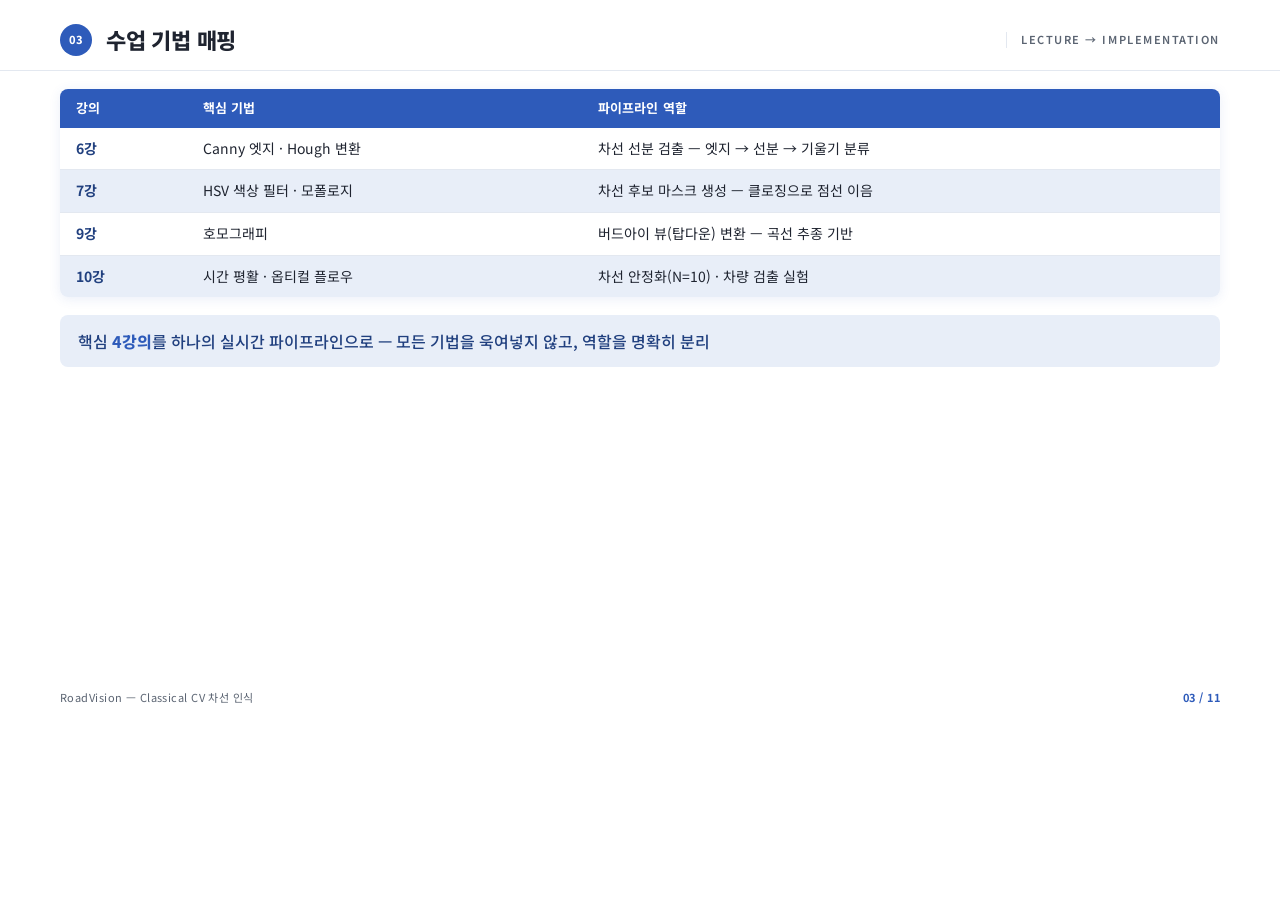
==== presentation/slides/slide-03.html @ 1ec8393c "feat(slice10): HTML 발표 덱(코퍼릿 블루) + humanize 대본 + 데모컷 (M8) - presentation/style.css: 코퍼릿 블루 디자인 시스템(#" ====
<!DOCTYPE html>
<html lang="ko">
<head>
<meta charset="UTF-8">
<meta name="viewport" content="width=1280">
<title>Slide 03 — 수업 기법 매핑</title>
<link rel="stylesheet" href="../style.css">
</head>
<body>
<div class="slide">

  <div class="slide-header">
    <span class="section-badge">03</span>
    <h2>수업 기법 매핑</h2>
    <span class="sidebar-tag">Lecture → Implementation</span>
  </div>

  <div class="slide-body" style="gap:18px;">

    <table class="blue-table">
      <thead>
        <tr>
          <th>강의</th>
          <th>핵심 기법</th>
          <th>파이프라인 역할</th>
        </tr>
      </thead>
      <tbody>
        <tr>
          <td>6강</td>
          <td>Canny 엣지 · Hough 변환</td>
          <td>차선 선분 검출 — 엣지 → 선분 → 기울기 분류</td>
        </tr>
        <tr>
          <td>7강</td>
          <td>HSV 색상 필터 · 모폴로지</td>
          <td>차선 후보 마스크 생성 — 클로징으로 점선 이음</td>
        </tr>
        <tr>
          <td>9강</td>
          <td>호모그래피</td>
          <td>버드아이 뷰(탑다운) 변환 — 곡선 추종 기반</td>
        </tr>
        <tr>
          <td>10강</td>
          <td>시간 평활 · 옵티컬 플로우</td>
          <td>차선 안정화(N=10) · 차량 검출 실험</td>
        </tr>
      </tbody>
    </table>

    <div class="accent-box--light accent-box" style="font-size:16px;">
      핵심 <strong>4강의</strong>를 하나의 실시간 파이프라인으로 — 모든 기법을 욱여넣지 않고, 역할을 명확히 분리
    </div>

  </div>

  <div class="slide-footer">
    <span>RoadVision — Classical CV 차선 인식</span>
    <span class="page-num">03 / 11</span>
  </div>

</div>
<!-- NOTES: 먼저 어떤 강의 내용을 어디에 썼는지 정리했습니다. 6강의 Canny 엣지와 Hough 변환은 차선 선분 검출에, 7강의 HSV 색상 필터와 모폴로지는 차선 후보 마스크를 만드는 데, 9강의 호모그래피는 버드아이 뷰 변환에, 10강의 시간 평활과 옵티컬 플로우는 차선 안정화와 차량 실험에 사용했습니다. 모든 기법을 욱여넣지 않고, 핵심 네 개 강의를 하나의 실시간 파이프라인으로 엮었습니다. -->
</body>
</html>
---- presentation/style.css ----
/* RoadVision Presentation — Corporate Blue Design System */

/* Font import — Google Fonts as CDN, with safe fallbacks */
@import url('https://fonts.googleapis.com/css2?family=Noto+Sans+KR:wght@400;500;700;800&display=swap');

:root {
  --blue:       #2E5BBA;
  --blue-dark:  #21407f;
  --blue-light: #e8eef8;
  --ink:        #1f2430;
  --muted:      #5b6472;
  --bg:         #ffffff;
  --line:       #e3e8f0;
  --white:      #ffffff;

  --font: Pretendard, "Noto Sans KR", "Apple SD Gothic Neo", system-ui, sans-serif;
  --r: 8px;
  --shadow: 0 2px 12px rgba(46,91,186,.10);
}

/* Reset */
*, *::before, *::after { box-sizing: border-box; margin: 0; padding: 0; }

html, body {
  width: 1280px;
  height: 720px;
  overflow: hidden;
  font-family: var(--font);
  background: var(--bg);
  color: var(--ink);
  font-size: 15px;
  line-height: 1.45;
}

/* ===== SLIDE WRAPPER ===== */
.slide {
  width: 1280px;
  height: 720px;
  overflow: hidden;
  position: relative;
  background: var(--bg);
}

/* ===== TITLE SLIDE (slide-01) ===== */
.slide--title {
  background: var(--blue);
  color: var(--white);
  display: flex;
  align-items: center;
}

.slide--title .sidebar-label {
  writing-mode: vertical-rl;
  transform: rotate(180deg);
  font-size: 11px;
  font-weight: 700;
  letter-spacing: .18em;
  text-transform: uppercase;
  color: rgba(255,255,255,.55);
  padding: 0 22px;
  white-space: nowrap;
  flex-shrink: 0;
}

.slide--title .title-body {
  flex: 1;
  padding: 60px 80px 60px 40px;
}

.slide--title .eyebrow {
  font-size: 13px;
  font-weight: 600;
  letter-spacing: .2em;
  text-transform: uppercase;
  color: rgba(255,255,255,.6);
  margin-bottom: 18px;
}

.slide--title h1 {
  font-size: 88px;
  font-weight: 800;
  line-height: 1;
  margin-bottom: 22px;
  letter-spacing: -.02em;
}

.slide--title .subtitle {
  font-size: 20px;
  font-weight: 400;
  color: rgba(255,255,255,.80);
  line-height: 1.5;
  max-width: 620px;
}

.slide--title .arrow-deco {
  position: absolute;
  right: 60px;
  top: 50%;
  transform: translateY(-50%);
  display: flex;
  flex-direction: column;
  gap: 14px;
  align-items: center;
}

.slide--title .arrow-deco span {
  display: block;
  width: 2px;
  height: 60px;
  background: rgba(255,255,255,.25);
}

.slide--title .arrow-deco::after {
  content: '→';
  font-size: 28px;
  color: rgba(255,255,255,.40);
}

/* ===== STANDARD SLIDE LAYOUT ===== */
.slide-header {
  display: flex;
  align-items: center;
  gap: 14px;
  padding: 24px 60px 0;
  border-bottom: 1.5px solid var(--line);
  padding-bottom: 14px;
}

.section-badge {
  display: inline-flex;
  align-items: center;
  justify-content: center;
  width: 32px;
  height: 32px;
  background: var(--blue);
  color: var(--white);
  font-size: 11px;
  font-weight: 800;
  border-radius: 50%;
  flex-shrink: 0;
  letter-spacing: .01em;
}

.slide-header h2 {
  font-size: 22px;
  font-weight: 800;
  color: var(--ink);
  letter-spacing: -.01em;
}

.slide-header .sidebar-tag {
  margin-left: auto;
  font-size: 11px;
  font-weight: 600;
  letter-spacing: .14em;
  text-transform: uppercase;
  color: var(--muted);
  border-left: 1px solid var(--line);
  padding-left: 14px;
}

/* ===== SLIDE CONTENT AREA ===== */
.slide-body {
  padding: 18px 60px 36px;
  height: calc(720px - 76px);
  overflow: hidden;
  display: flex;
  flex-direction: column;
}

.slide-body--row {
  flex-direction: row;
  gap: 36px;
  align-items: stretch;
}

/* ===== COLUMNS ===== */
.col {
  display: flex;
  flex-direction: column;
  justify-content: flex-start;
  gap: 10px;
}

.col--half { flex: 1; }
.col--40 { flex: 0 0 40%; }
.col--55 { flex: 0 0 55%; }
.col--60 { flex: 0 0 58%; }
.col--wide { flex: 0 0 62%; }

/* ===== IMAGE ===== */
.img-frame {
  border-radius: var(--r);
  box-shadow: var(--shadow);
  overflow: hidden;
  flex-shrink: 0;
}

.img-frame img {
  display: block;
  width: 100%;
  height: 100%;
  object-fit: cover;
}

/* ===== BULLETS ===== */
ul.bullets {
  list-style: none;
  display: flex;
  flex-direction: column;
  gap: 8px;
}

ul.bullets li {
  display: flex;
  align-items: flex-start;
  gap: 10px;
  font-size: 15px;
  font-weight: 400;
  line-height: 1.45;
  color: var(--ink);
}

ul.bullets li::before {
  content: '';
  display: block;
  width: 6px;
  height: 6px;
  border-radius: 50%;
  background: var(--blue);
  margin-top: 6px;
  flex-shrink: 0;
}

ul.bullets li strong { font-weight: 700; color: var(--blue-dark); }

ul.bullets--lg li { font-size: 16px; gap: 12px; }
ul.bullets--lg li::before { width: 7px; height: 7px; margin-top: 7px; }

/* ===== ACCENT BOX ===== */
.accent-box {
  background: var(--blue);
  color: var(--white);
  border-radius: var(--r);
  padding: 14px 18px;
  font-size: 15px;
  line-height: 1.5;
  font-weight: 500;
}

.accent-box strong { font-weight: 800; }
.accent-box--light {
  background: var(--blue-light);
  color: var(--blue-dark);
}
.accent-box--light strong { font-weight: 800; color: var(--blue); }

/* ===== CARD ===== */
.card {
  background: var(--bg);
  border: 1.5px solid var(--line);
  border-radius: var(--r);
  padding: 14px 16px;
  box-shadow: var(--shadow);
}

.card .card-label {
  font-size: 11px;
  font-weight: 700;
  text-transform: uppercase;
  letter-spacing: .12em;
  color: var(--muted);
  margin-bottom: 4px;
}

.card .card-value {
  font-size: 32px;
  font-weight: 800;
  color: var(--blue);
  line-height: 1;
  margin-bottom: 2px;
}

.card .card-desc {
  font-size: 13px;
  color: var(--muted);
  line-height: 1.4;
}

/* ===== TABLE ===== */
.blue-table {
  width: 100%;
  border-collapse: collapse;
  font-size: 14px;
  border-radius: var(--r);
  overflow: hidden;
  box-shadow: var(--shadow);
}

.blue-table thead tr {
  background: var(--blue);
  color: var(--white);
}

.blue-table thead th {
  padding: 10px 16px;
  font-weight: 700;
  text-align: left;
  font-size: 13px;
  letter-spacing: .01em;
}

.blue-table tbody tr {
  border-bottom: 1px solid var(--line);
}

.blue-table tbody tr:last-child { border-bottom: none; }

.blue-table tbody tr:nth-child(even) {
  background: var(--blue-light);
}

.blue-table tbody td {
  padding: 11px 16px;
  line-height: 1.4;
  vertical-align: top;
}

.blue-table tbody td:first-child {
  font-weight: 700;
  color: var(--blue-dark);
  white-space: nowrap;
}

/* ===== PIPELINE FLOW ===== */
.pipeline {
  display: flex;
  align-items: center;
  gap: 0;
  flex-wrap: nowrap;
  width: 100%;
}

.pipe-node {
  flex: 1;
  background: var(--blue-light);
  border: 1.5px solid var(--blue);
  border-radius: var(--r);
  padding: 10px 8px;
  text-align: center;
  font-size: 12px;
  font-weight: 600;
  color: var(--blue-dark);
  line-height: 1.35;
  min-width: 0;
}

.pipe-node .pipe-tag {
  font-size: 10px;
  font-weight: 700;
  text-transform: uppercase;
  letter-spacing: .08em;
  color: var(--muted);
  display: block;
  margin-top: 3px;
}

.pipe-arrow {
  flex-shrink: 0;
  color: var(--blue);
  font-size: 20px;
  padding: 0 4px;
  font-weight: 700;
}

/* Two-row pipeline */
.pipeline-grid {
  display: grid;
  grid-template-columns: repeat(4, 1fr);
  grid-template-rows: auto auto;
  gap: 8px 6px;
  align-items: center;
}

/* ===== 4-IMAGE GRID ===== */
.img-grid-4 {
  display: grid;
  grid-template-columns: 1fr 1fr;
  grid-template-rows: 1fr 1fr;
  gap: 10px;
  flex: 1;
  min-height: 0;
}

.img-grid-4 .grid-cell {
  display: flex;
  flex-direction: column;
  gap: 4px;
  min-height: 0;
}

.img-grid-4 .grid-cell img {
  width: 100%;
  flex: 1;
  min-height: 0;
  object-fit: cover;
  border-radius: 6px;
  box-shadow: var(--shadow);
  display: block;
}

.img-grid-4 .grid-label {
  font-size: 11px;
  font-weight: 700;
  color: var(--muted);
  text-transform: uppercase;
  letter-spacing: .08em;
  text-align: center;
}

/* ===== 4-STATE LOG DIAGRAM ===== */
.log-states {
  display: grid;
  grid-template-columns: 1fr 1fr;
  gap: 8px;
}

.log-state {
  border: 1.5px solid var(--line);
  border-radius: 6px;
  padding: 10px 12px;
  font-size: 13px;
}

.log-state .ls-name {
  font-weight: 800;
  font-size: 12px;
  text-transform: uppercase;
  letter-spacing: .08em;
  color: var(--blue);
  margin-bottom: 3px;
}

.log-state .ls-desc {
  color: var(--muted);
  font-size: 12px;
  line-height: 1.35;
}

/* ===== STAT ROW ===== */
.stat-row {
  display: flex;
  gap: 12px;
  align-items: stretch;
}

.stat-row .card { flex: 1; }

/* ===== CAPTION ===== */
.caption {
  font-size: 13px;
  color: var(--muted);
  font-style: italic;
  text-align: center;
  padding-top: 4px;
}

/* ===== SECTION DIVIDER ===== */
.divider {
  width: 100%;
  height: 1px;
  background: var(--line);
  margin: 8px 0;
}

/* ===== CLOSING LINE ===== */
.closing-line {
  padding: 12px 18px;
  border-left: 3px solid var(--blue);
  background: var(--blue-light);
  border-radius: 0 var(--r) var(--r) 0;
  font-size: 16px;
  font-weight: 700;
  color: var(--blue-dark);
  line-height: 1.4;
}

/* ===== VIDEO SLIDE ===== */
.video-center {
  display: flex;
  flex-direction: column;
  align-items: center;
  justify-content: center;
  height: 100%;
  gap: 14px;
}

.video-center video {
  border-radius: var(--r);
  box-shadow: var(--shadow);
  max-width: 1100px;
  max-height: 560px;
  width: 100%;
}

/* ===== FOOTER LINE ===== */
.slide-footer {
  position: absolute;
  bottom: 14px;
  left: 60px;
  right: 60px;
  display: flex;
  align-items: center;
  justify-content: space-between;
  font-size: 11px;
  color: var(--muted);
  letter-spacing: .04em;
}

.slide-footer .page-num {
  font-weight: 700;
  color: var(--blue);
}
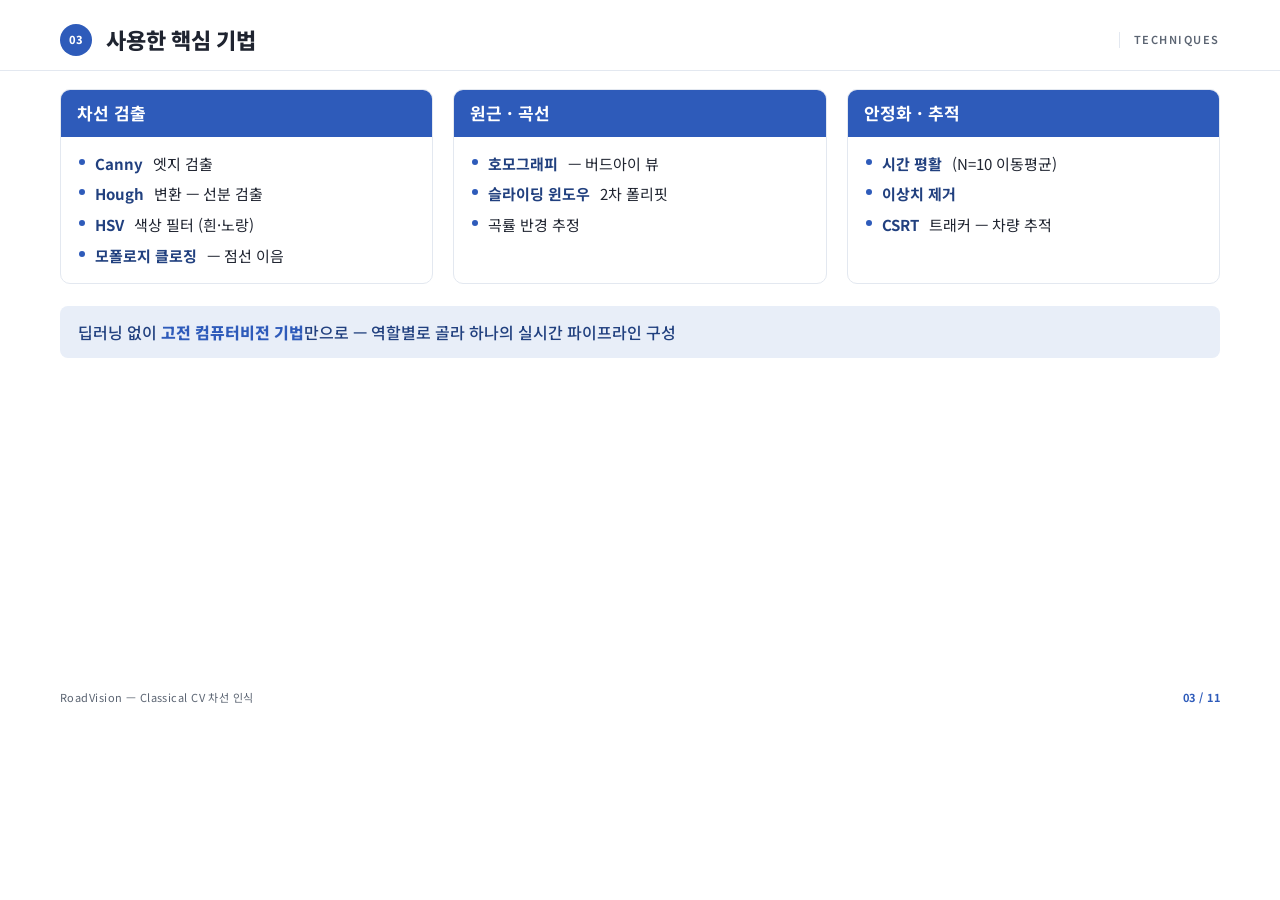
==== commit 4bf29f58: "docs(slide03): 수업 기법 매핑 → 기능별 기법 소개로 톤 변경 - "수업 기법 매핑(6강→/7강→...)" 강의 체크리스트 톤이 노골적 → 제거 - 기능별 카드 3개:" ====
--- a/presentation/slides/slide-03.html
+++ b/presentation/slides/slide-03.html
@@ -3,7 +3,7 @@
 <head>
 <meta charset="UTF-8">
 <meta name="viewport" content="width=1280">
-<title>Slide 03 — 수업 기법 매핑</title>
+<title>Slide 03 — 사용한 핵심 기법</title>
 <link rel="stylesheet" href="../style.css">
 </head>
 <body>
@@ -11,46 +11,42 @@
 
   <div class="slide-header">
     <span class="section-badge">03</span>
-    <h2>수업 기법 매핑</h2>
-    <span class="sidebar-tag">Lecture → Implementation</span>
+    <h2>사용한 핵심 기법</h2>
+    <span class="sidebar-tag">Techniques</span>
   </div>
 
-  <div class="slide-body" style="gap:18px;">
+  <div class="slide-body" style="gap:22px;">
 
-    <table class="blue-table">
-      <thead>
-        <tr>
-          <th>강의</th>
-          <th>핵심 기법</th>
-          <th>파이프라인 역할</th>
-        </tr>
-      </thead>
-      <tbody>
-        <tr>
-          <td>6강</td>
-          <td>Canny 엣지 · Hough 변환</td>
-          <td>차선 선분 검출 — 엣지 → 선분 → 기울기 분류</td>
-        </tr>
-        <tr>
-          <td>7강</td>
-          <td>HSV 색상 필터 · 모폴로지</td>
-          <td>차선 후보 마스크 생성 — 클로징으로 점선 이음</td>
-        </tr>
-        <tr>
-          <td>9강</td>
-          <td>호모그래피</td>
-          <td>버드아이 뷰(탑다운) 변환 — 곡선 추종 기반</td>
-        </tr>
-        <tr>
-          <td>10강</td>
-          <td>시간 평활 · 옵티컬 플로우</td>
-          <td>차선 안정화(N=10) · 차량 검출 실험</td>
-        </tr>
-      </tbody>
-    </table>
+    <div style="display:flex; gap:20px; align-items:stretch;">
+      <div style="flex:1; border:1px solid var(--line); border-radius:10px; overflow:hidden;">
+        <div style="background:var(--blue); color:#fff; font-weight:700; padding:11px 16px; font-size:17px;">차선 검출</div>
+        <ul class="bullets" style="padding:16px 18px; gap:9px;">
+          <li><strong>Canny</strong> 엣지 검출</li>
+          <li><strong>Hough</strong> 변환 — 선분 검출</li>
+          <li><strong>HSV</strong> 색상 필터 (흰·노랑)</li>
+          <li><strong>모폴로지 클로징</strong> — 점선 이음</li>
+        </ul>
+      </div>
+      <div style="flex:1; border:1px solid var(--line); border-radius:10px; overflow:hidden;">
+        <div style="background:var(--blue); color:#fff; font-weight:700; padding:11px 16px; font-size:17px;">원근 · 곡선</div>
+        <ul class="bullets" style="padding:16px 18px; gap:9px;">
+          <li><strong>호모그래피</strong> — 버드아이 뷰</li>
+          <li><strong>슬라이딩 윈도우</strong> 2차 폴리핏</li>
+          <li>곡률 반경 추정</li>
+        </ul>
+      </div>
+      <div style="flex:1; border:1px solid var(--line); border-radius:10px; overflow:hidden;">
+        <div style="background:var(--blue); color:#fff; font-weight:700; padding:11px 16px; font-size:17px;">안정화 · 추적</div>
+        <ul class="bullets" style="padding:16px 18px; gap:9px;">
+          <li><strong>시간 평활</strong> (N=10 이동평균)</li>
+          <li><strong>이상치 제거</strong></li>
+          <li><strong>CSRT</strong> 트래커 — 차량 추적</li>
+        </ul>
+      </div>
+    </div>
 
     <div class="accent-box--light accent-box" style="font-size:16px;">
-      핵심 <strong>4강의</strong>를 하나의 실시간 파이프라인으로 — 모든 기법을 욱여넣지 않고, 역할을 명확히 분리
+      딥러닝 없이 <strong>고전 컴퓨터비전 기법</strong>만으로 — 역할별로 골라 하나의 실시간 파이프라인 구성
     </div>
 
   </div>
@@ -61,6 +57,6 @@
   </div>
 
 </div>
-<!-- NOTES: 먼저 어떤 강의 내용을 어디에 썼는지 정리했습니다. 6강의 Canny 엣지와 Hough 변환은 차선 선분 검출에, 7강의 HSV 색상 필터와 모폴로지는 차선 후보 마스크를 만드는 데, 9강의 호모그래피는 버드아이 뷰 변환에, 10강의 시간 평활과 옵티컬 플로우는 차선 안정화와 차량 실험에 사용했습니다. 모든 기법을 욱여넣지 않고, 핵심 네 개 강의를 하나의 실시간 파이프라인으로 엮었습니다. -->
+<!-- NOTES: 사용한 핵심 기법을 역할별로 정리했습니다. 차선 검출에는 Canny 엣지와 Hough 변환, HSV 색상 필터와 모폴로지 클로징을 썼고, 원근과 곡선 처리에는 호모그래피 버드아이 뷰와 슬라이딩 윈도우 2차 폴리핏을, 안정화와 추적에는 시간 평활과 이상치 제거, 그리고 CSRT 트래커를 사용했습니다. 딥러닝 없이 고전 컴퓨터비전 기법만으로, 역할에 맞게 골라 하나의 실시간 파이프라인을 구성했습니다. -->
 </body>
 </html>
